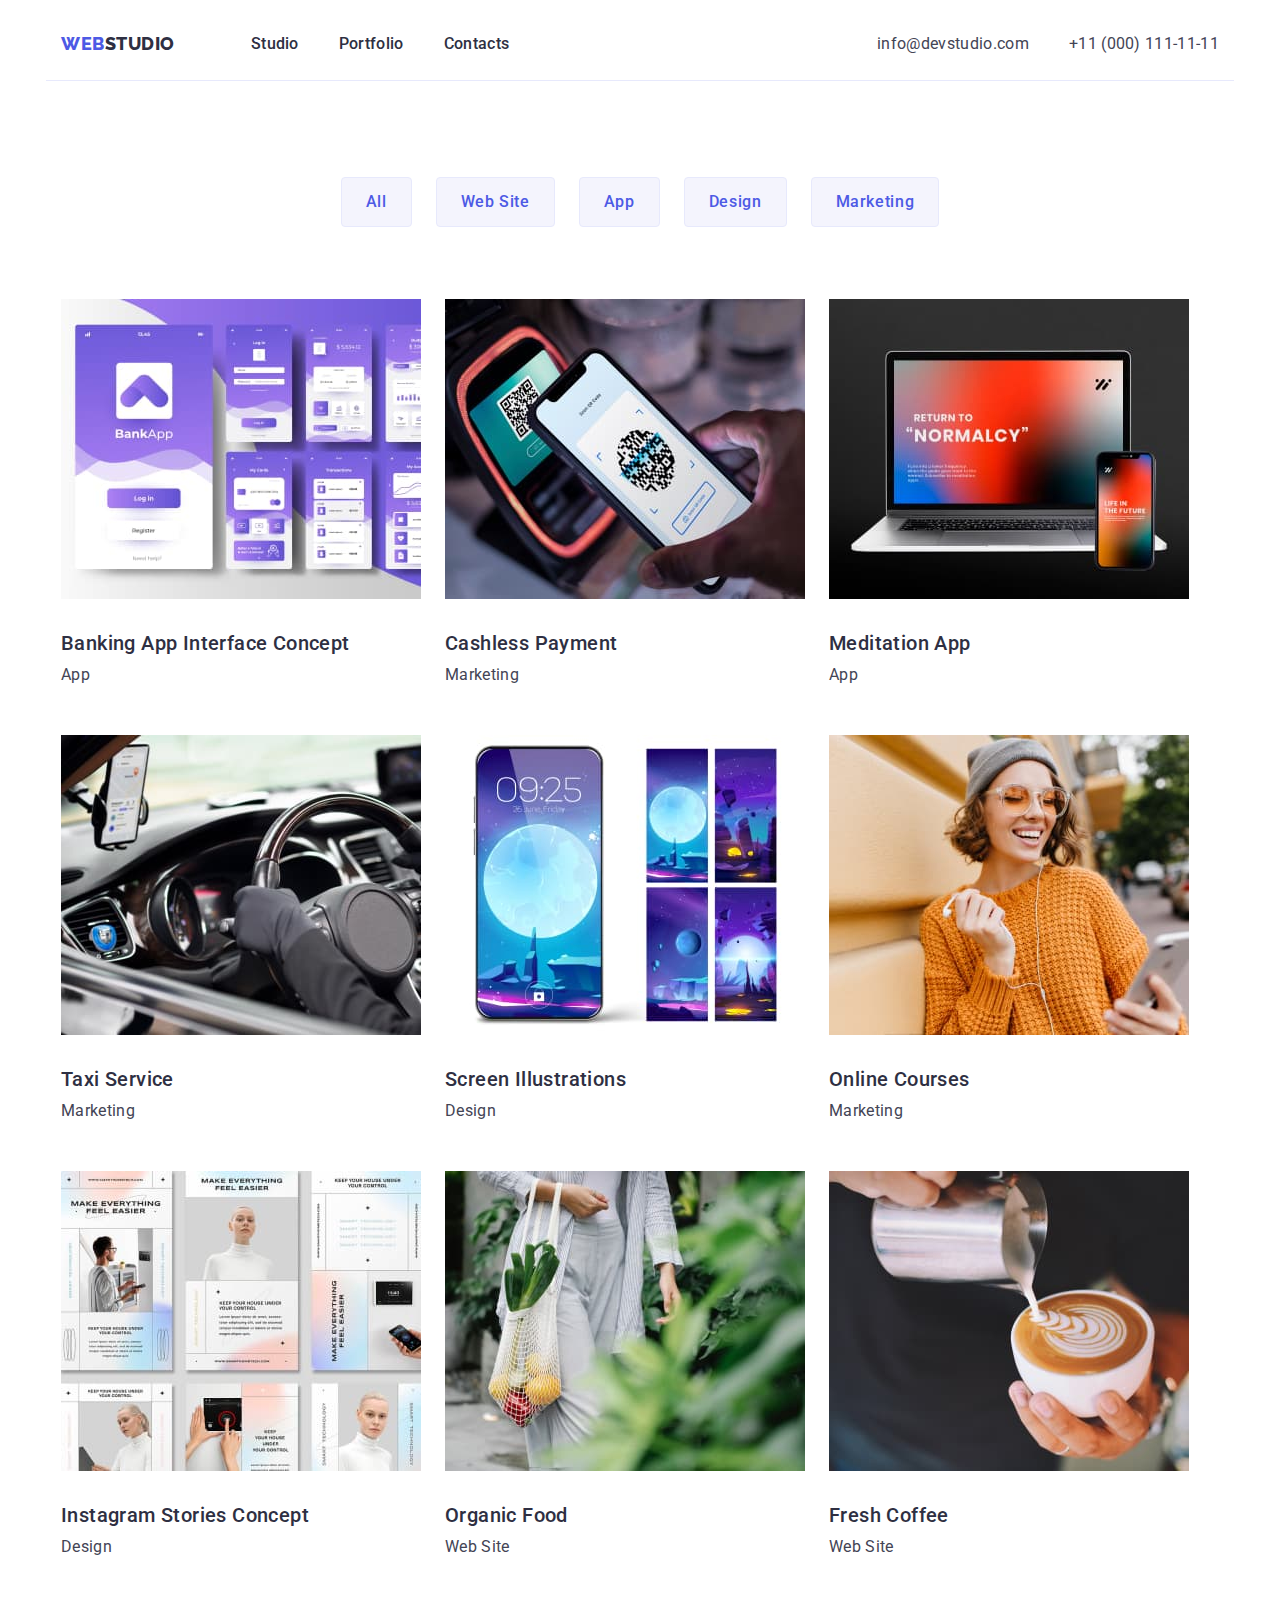
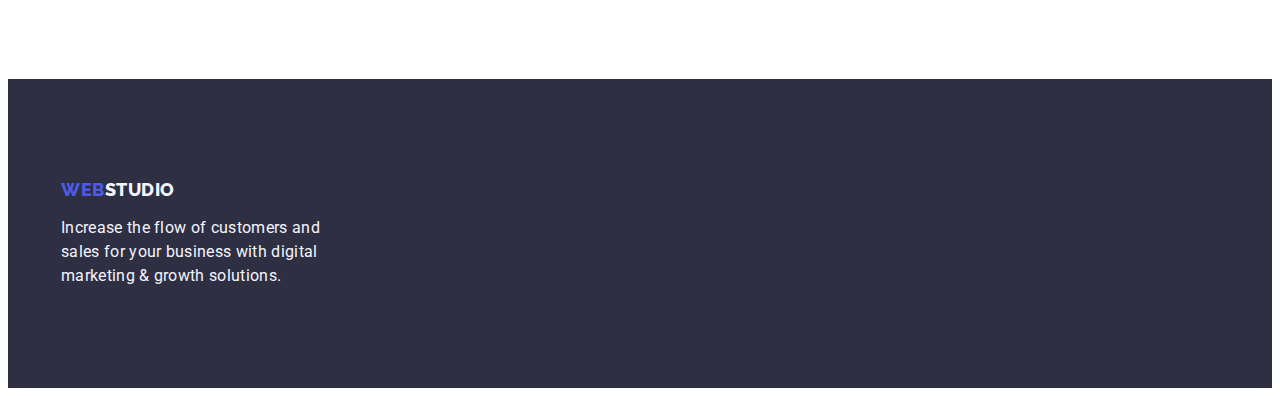
==== portfolio.html @ 20510f2f "HW3" ====
<!DOCTYPE html>
<html lang="en">

<head>
    <meta charset="utf-8">
    <link rel="preconnect" href="https://fonts.googleapis.com">
    <link rel="preconnect" href="https://fonts.gstatic.com" crossorigin>
    <link
        href="https://fonts.googleapis.com/css2?family=Raleway:wght@800&family=Roboto:wght@400;500;700;900&display=swap"
        rel="stylesheet">
    <link rel="stylesheet" href="https://cdnjs.cloudflare.com/ajax/libs/modern-normalize/2.0.0/modern-normalize.min.css"
        integrity="sha512-4xo8blKMVCiXpTaLzQSLSw3KFOVPWhm/TRtuPVc4WG6kUgjH6J03IBuG7JZPkcWMxJ5huwaBpOpnwYElP/m6wg=="
        crossorigin="anonymous" referrerpolicy="no-referrer" />
    <link rel="stylesheet" href="./css/styles.css">
    <meta name="description" content="Portfolio">
    <title>Portfolio</title>

</head>

<body>
    <header>
        <div class="container header">
            <nav class="navigation">
                <a class="logo-web link" href="./index.html">Web<span class="logo-studio-dark">Studio</span></a>
                <ul class="header-menu list">
                    <li>
                        <a href="./index.html" class="navigation link">Studio</a>
                    </li>
                    <li>
                        <a href="./portfolio.html" class="navigation link">Portfolio</a>
                    </li>
                    <li>
                        <a href="" class="navigation link">Contacts</a>
                    </li>
                </ul>
            </nav>
            <address class="contacts">
                <ul class="contacts-item list">
                    <li>
                        <a href="mailto:info@devstudio.com" class="navigation-link link">info@devstudio.com</a>
                    </li>
                    <li>
                        <a href="tel:+110001111111" class="navigation-link link">+11 (000) 111-11-11</a>
                    </li>
                </ul>
            </address>
        </div>
    </header>

    <main>
        <div class="container">
            <section class="section">
                <h1 class="visually-hidden">Apps Templates</h1>

                <ul class="templates list">
                    <li>
                        <button type="button" class="portfolio-button">All</button>
                    </li>
                    <li>
                        <button type="button" class="portfolio-button">Web Site</button>
                    </li>
                    <li>
                        <button type="button" class="portfolio-button">App</button>
                    </li>
                    <li>
                        <button type="button" class="portfolio-button">Design</button>
                    </li>
                    <li>
                        <button type="button" class="portfolio-button">Marketing</button>
                    </li>
                </ul>

                <ul class=" templates-items list">
                    <li>
                        <a href="" class="link">
                            <img src="./images/img_portfolio_1.jpg" alt="Banking mobile app" width="360">
                            <h2 class="portfolio-item-name">Banking App Interface Concept</h2>
                            <p class="portfolio-item">App</p>
                        </a>
                    </li>
                    <li>
                        <a href="" class="link">
                            <img src="./images/img_portfolio_2.jpg" alt="Cashless payment" width="360">
                            <h2 class="portfolio-item-name">Cashless Payment</h2>
                            <p class="portfolio-item">Marketing</p>

                        </a>
                    </li>
                    <li>
                        <a href="" class="link">
                            <img src="./images/img_portfolio_3.jpg" alt="Meditation app" width="360">
                            <h2 class="portfolio-item-name">Meditation App</h2>
                            <p class="portfolio-item">App</p>

                        </a>
                    </li>
                    <li>
                        <a href="" class="link">
                            <img src="./images/img_portfolio_4.jpg" alt="Taxi service" width="360">
                            <h2 class="portfolio-item-name">Taxi Service</h2>
                            <p class="portfolio-item">Marketing</p>

                        </a>
                    </li>
                    <li>
                        <a href="" class="link">
                            <img src="./images/img_portfolio_5.jpg" alt="Screen Illustrations" width="360">
                            <h2 class="portfolio-item-name">Screen Illustrations</h2>
                            <p class="portfolio-item">Design</p>

                        </a>
                    </li>
                    <li>
                        <a href="" class="link">
                            <img src="./images/img_portfolio_6.jpg" alt="Online courses" width="360">
                            <h2 class="portfolio-item-name">Online Courses</h2>
                            <p class="portfolio-item">Marketing</p>

                        </a>
                    </li>
                    <li>
                        <a href="" class="link">
                            <img src="./images/img_portfolio_7.jpg" alt="Instagram stories" width="360">
                            <h2 class="portfolio-item-name">Instagram Stories Concept</h2>
                            <p class="portfolio-item">Design</p>

                        </a>
                    </li>
                    <li>
                        <a href="" class="link">
                            <img src="./images/img_portfolio_8.jpg" alt="Organic food" width="360">
                            <h2 class="portfolio-item-name">Organic Food</h2>
                            <p class="portfolio-item">Web Site</p>

                        </a>
                    </li>
                    <li>
                        <a href="" class="link">
                            <img src="./images/img_portfolio_9.jpg" alt="Fresh coffee" width="360">
                            <h2 class="portfolio-item-name">Fresh Coffee</h2>
                            <p class="portfolio-item">Web Site</p>

                        </a>
                    </li>
                </ul>
            </section>
        </div>
    </main>

    <footer class="footer">
        <div class="container footer-position">
            <a class="logo-web link" href="./index.html">Web<span class="logo-studio-bright">Studio</span></a>
            <p class="footer-text">Increase the flow of customers and sales for your business with digital marketing &
                growth solutions.</p>
        </div>
    </footer>
</body>

</html>
---- css/styles.css ----
:root {
  --primary-text-color: #434455;
  --primary-bg-color: #ffffff;
  --h1-color: #ffffff;
  --h2-color: #2e2f42;
  --h3-color: #2e2f42;
  --logo-color-web: #4d5ae5;
  --logo-color-stuio-dark: #2e2f42;
  --logo-color-stuio-bright: #f4f4fd;
  --hero-bg: #2e2f42;
  --hero-button-bg-color: #4d5ae5;
  --hero-button-bg-color-active: #404bbf;
  --hero-button-color: #ffffff;
  --navigation-color: #2e2f42;
  --navigation-color-active: #404bbf;
  --contacts-color-active: #404bbf;
  --features-name-color: #2e2f42;
  --team-bg-color: #f4f4fd;
  --footer-color: #f4f4fd;
  --footer-bg-color: #2e2f42;
  --filter-text: #4d5ae5;
  --filter-bg-color: #f4f4fd;
  --filter-text-active: #ffffff;
  --filter-bg-color-active: #404bbf;
}

body {
  font-family: "Roboto", sans-serif;
  color: var(--primary-text-color);
  background-color: var(--primary-bg-color);
  font-size: 16px;
  line-height: 1.5;
  letter-spacing: 0.02em;
}

.container {
  max-width: 1158px;
  width: 100%;
  padding-right: 15px;
  padding-left: 15px;
  margin: 0 auto;
}

p,
h1,
h2,
h3,
h4,
h5,
h6 {
  margin-top: 0;
  margin-bottom: 0;
}

ul,
ol {
  margin-top: 0;
  margin-bottom: 0;
  padding-left: 0;
}

img {
  display: block;
  height: auto;
}

.visually-hidden {
  position: absolute;
  width: 1px;
  height: 1px;
  margin: -1px;
  border: 0;
  padding: 0;
  white-space: nowrap;
  clip-path: inset(100%);
  clip: rect(0 0 0 0);
  overflow: hidden;
}

.list {
  list-style: none;
}

.link {
  text-decoration: none;
}

h2 {
  font-weight: 700;
  font-size: 36px;
  line-height: 1.11;
  text-align: center;
  letter-spacing: 0.02em;
  text-transform: capitalize;
  color: var(--h2-color);
}

h3 {
  font-weight: 500;
  font-size: 20px;
}

a {
  text-decoration: none;
}

button {
  cursor: pointer;
  font-family: "Roboto", sans-serif;
}

.section {
  padding-bottom: 120px;
}

/* ----HEADER----- */

.logo-web {
  font-family: "Raleway", sans-serif;
  font-weight: 800;
  font-size: 18px;
  line-height: 1.17;
  letter-spacing: 0.03em;
  text-transform: uppercase;
  color: var(--logo-color-web);
  margin-right: 76px;
  display: flex;
}

.logo-web .logo-studio-dark {
  color: var(--logo-color-stuio-dark);
}

.logo-web .logo-studio-bright {
  color: var(--logo-color-stuio-bright);
}

.header {
  display: flex;
  align-items: center;
  justify-content: space-between;
  border-bottom: 1px solid #e7e9fc;
  padding-top: 24px;
  padding-bottom: 24px;
}

.header-menu {
  display: flex;
  gap: 40px;
}

.navigation {
  color: var(--navigation-color);
  font-weight: 500;
  /* padding-top: 24px;
  padding-bottom: 24px; */
  display: flex;
  align-items: center;
}

.navigation a:hover,
.navigation a:focus {
  color: var(--navigation-color-active);
}

.navigation-link {
  font-size: 16px;
  line-height: 1.5;
  letter-spacing: 0.02em;
  color: var(--primary-text-color);
}

.navigation-link a:hover,
.navigation-link a:focus,
.navigation-link a:active {
  color: var(--navigation-color-active);
  text-decoration: underline;
}

.contacts {
  font-style: normal;
}

.contacts-item {
  display: flex;
  gap: 40px;
  margin-left: auto;
}

.contacts a {
  color: var(--primary-text-color);
}

.contacts a:hover,
.contacts a:focus,
.contacts a:active {
  color: var(--contacts-color-active);
  text-decoration: none;
}

/* ------HERO------- */
.hero {
  background: var(--hero-bg);
  text-align: center;
  padding-top: 188px;
  padding-bottom: 188px;
  display: flex;
  flex-direction: column;
  align-items: center;
  justify-content: center;
}

.hero-header {
  font-weight: 700;
  font-size: 56px;
  line-height: 1.07;
  letter-spacing: 0.02em;
  color: var(--h1-color);
  max-width: 496px;
  margin-bottom: 48px;
}

.hero-button {
  background: var(--hero-button-bg-color);
  font-weight: 500;
  font-size: 16px;
  line-height: 1.5;
  letter-spacing: 0.04em;
  color: var(--hero-button-color);
  padding: 16px 32px;
}

.hero-button:hover,
.hero-button:focus,
.hero-button:active {
  background-color: var(--hero-button-bg-color-active);
}

/* ------ FEATURES  -----  */

.features-items {
  display: flex;
  gap: 24px;
  padding-top: 120px;
  width: calc(100% - (3 * 24px) / 4);
}

.features-name {
  font-weight: 500;
  font-size: 20px;
  line-height: 1.2;
  letter-spacing: 0.02em;
  color: var(--features-name-color);
  margin-bottom: 8px;
}

.features {
  color: var(--primary-text-color);
}

/* ------ PRODUCTS  -----  */

.products {
  display: flex;
  margin-top: 72px;
  gap: 24px;
  width: calc(100% - (1 * 24px) / 2);
}

.about {
  font-weight: 700;
  font-size: 36px;
  line-height: 1.11;
  text-align: center;
  letter-spacing: 0.02em;
  text-transform: capitalize;
  color: var(--h2-color);
}
/* ------ TEAM  -----  */

.team {
  background-color: var(--team-bg-color);
}

.team-card {
  background-color: var(--primary-bg-color);
}

.team-name {
  font-weight: 700;
  font-size: 36px;
  line-height: 1.11;
  text-align: center;
  letter-spacing: 0.02em;
  text-transform: capitalize;
  color: var(--h2-color);
  padding-top: 120px;
  padding-bottom: 72px;
}

.team-list {
  display: flex;
  gap: 24px;
  text-align: center;
  width: calc(100% - (3 * 24px) / 4);
}

.team-person-name {
  font-weight: 500;
  font-size: 20px;
  line-height: 1.2;
  letter-spacing: 0.02em;
  color: var(--h3-color);
  margin-top: 32px;
  margin-bottom: 8px;
}

.team-person-position {
  color: var(--primary-text-color);
  margin-bottom: 32px;
}

.portfolio-button {
  font-weight: 500;
  font-size: 16px;
  line-height: 1.5;
  letter-spacing: 0.04em;
  color: var(--filter-text);
  background-color: var(--filter-bg-color);
  cursor: pointer;
  border: 1px solid #e7e9fc;
  border-radius: 4px;
  padding: 12px 24px;
}

.portfolio-button:hover,
.portfolio-button:focus {
  color: var(--filter-text-active);
  background-color: var(--filter-bg-color-active);
}

.portfolio-item-name {
  font-weight: 500;
  font-size: 20px;
  line-height: 1.2;
  letter-spacing: 0.02em;
  color: var(--h2-color);
  margin-top: 32px;
  text-align: left;
}

.portfolio-item {
  font-size: 16px;
  line-height: 1.5;
  letter-spacing: 0.02em;
  color: var(--primary-text-color);
  margin-top: 8px;
}

.templates {
  display: flex;
  gap: 24px;
  justify-content: center;
  margin-bottom: 72px;
  margin-top: 96px;
}

.templates-items {
  display: flex;
  flex-wrap: wrap;
  width: 100%;
  max-width: 1128px;
  gap: 48px 24px;
  justify-content: space-between;
}

/* .templates-items li {
  border: 1px solid #e7e9fc;
} */

/* --------FOOTER -------  */

.footer {
  color: var(--footer-color);
  background-color: var(--footer-bg-color);
}

.footer-position {
  padding-top: 100px;
  padding-bottom: 100px;
}

.footer-text {
  margin-top: 16px;
  max-width: 264px;
}
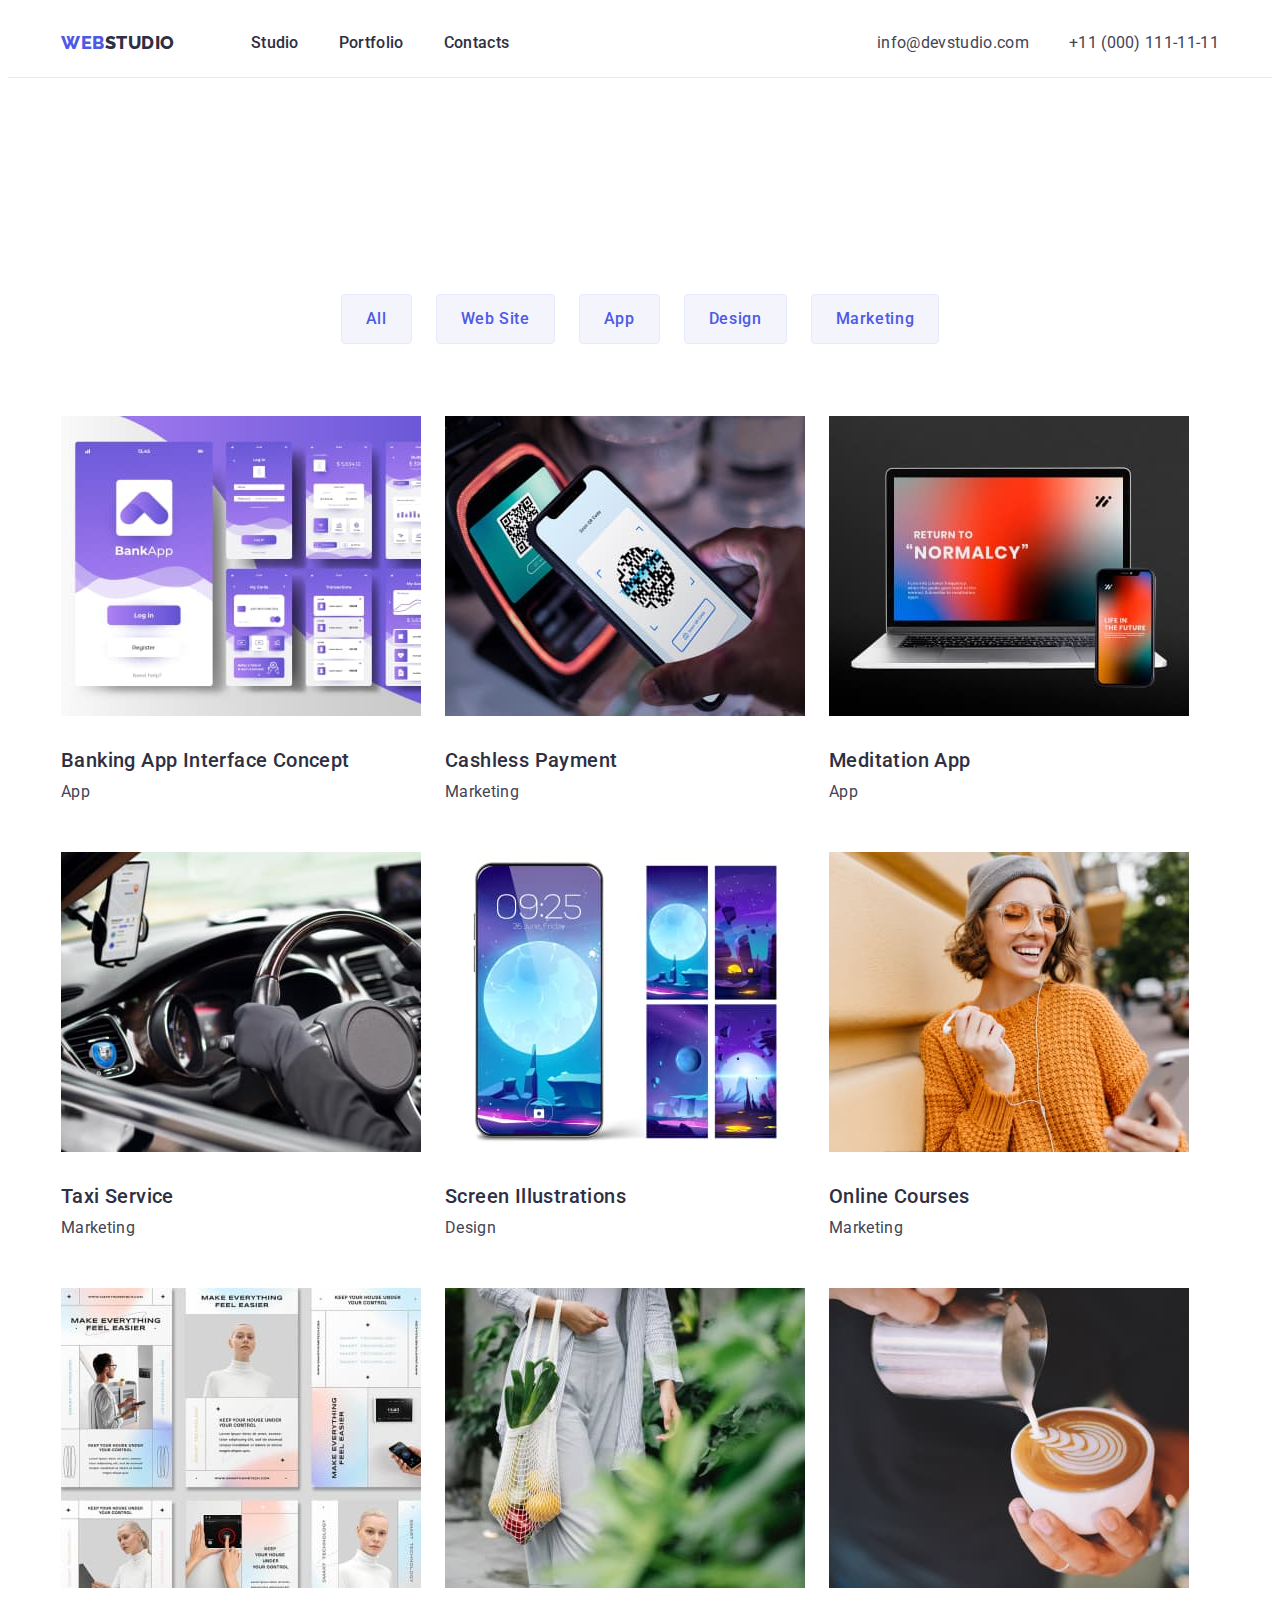
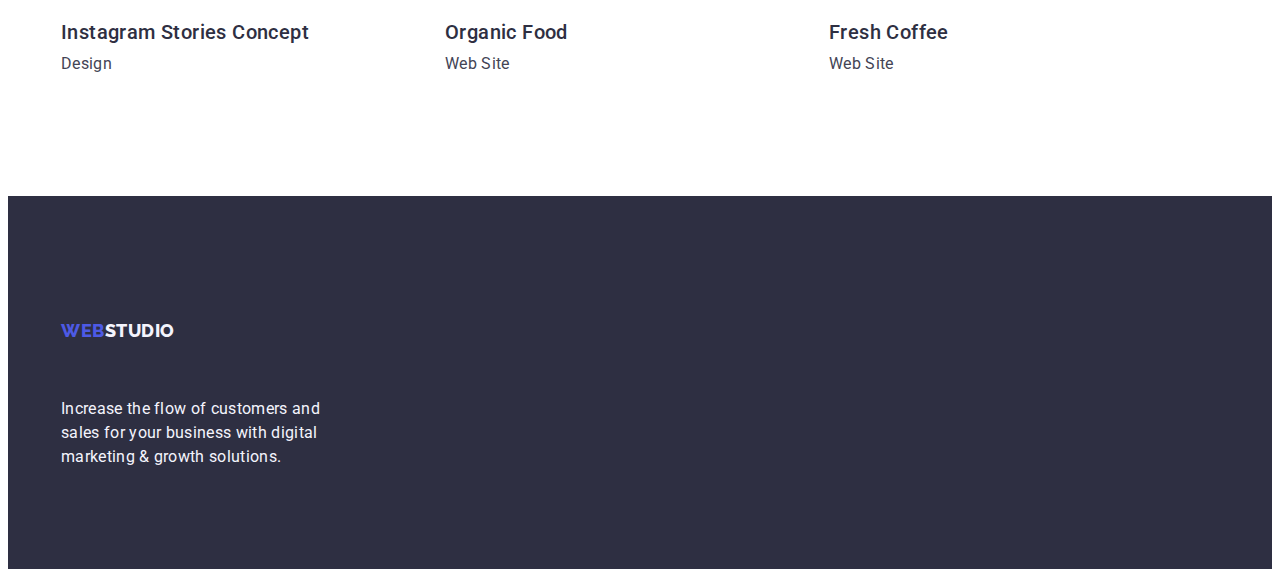
==== commit b8fbb3f6: "index changes" ====
--- a/portfolio.html
+++ b/portfolio.html
@@ -18,7 +18,7 @@
 </head>
 
 <body>
-    <header>
+    <header class="header-general">
         <div class="container header">
             <nav class="navigation">
                 <a class="logo-web link" href="./index.html">Web<span class="logo-studio-dark">Studio</span></a>
@@ -148,8 +148,8 @@
     </main>
 
     <footer class="footer">
-        <div class="container footer-position">
-            <a class="logo-web link" href="./index.html">Web<span class="logo-studio-bright">Studio</span></a>
+        <div class="container">
+            <a class="logo-web-footer link" href="./index.html">Web<span class="logo-studio-bright">Studio</span></a>
             <p class="footer-text">Increase the flow of customers and sales for your business with digital marketing &
                 growth solutions.</p>
         </div>
--- a/css/styles.css
+++ b/css/styles.css
@@ -110,7 +110,7 @@
 }
 
 .section {
-  padding-bottom: 120px;
+  padding: 120px 0;
 }
 
 /* ----HEADER----- */
@@ -125,23 +125,40 @@
   color: var(--logo-color-web);
   margin-right: 76px;
   display: flex;
+  padding: 24px 0;
 }
 
 .logo-web .logo-studio-dark {
   color: var(--logo-color-stuio-dark);
 }
 
-.logo-web .logo-studio-bright {
+.logo-web-footer .logo-studio-bright {
   color: var(--logo-color-stuio-bright);
+}
+
+.logo-web-footer {
+  font-family: "Raleway", sans-serif;
+  font-weight: 800;
+  font-size: 18px;
+  line-height: 1.17;
+  letter-spacing: 0.03em;
+  text-transform: uppercase;
+  color: var(--logo-color-web);
+  padding: 24px 0;
+  display: inline-block;
+  margin-bottom: 16px;
+}
+
+.header-general {
+  border-bottom: 1px solid #e7e9fc;
 }
 
 .header {
   display: flex;
   align-items: center;
   justify-content: space-between;
-  border-bottom: 1px solid #e7e9fc;
-  padding-top: 24px;
-  padding-bottom: 24px;
+  padding-right: 15px;
+  padding-left: 15px;
 }
 
 .header-menu {
@@ -227,7 +244,12 @@
   line-height: 1.5;
   letter-spacing: 0.04em;
   color: var(--hero-button-color);
-  padding: 16px 32px;
+  display: block;
+  min-width: 169px;
+  height: 56px;
+  border: none;
+  border-radius: 4px;
+  cursor: pointer;
 }
 
 .hero-button:hover,
@@ -241,7 +263,6 @@
 .features-items {
   display: flex;
   gap: 24px;
-  padding-top: 120px;
   width: calc(100% - (3 * 24px) / 4);
 }
 
@@ -262,7 +283,6 @@
 
 .products {
   display: flex;
-  margin-top: 72px;
   gap: 24px;
   width: calc(100% - (1 * 24px) / 2);
 }
@@ -275,6 +295,7 @@
   letter-spacing: 0.02em;
   text-transform: capitalize;
   color: var(--h2-color);
+  margin-bottom: 72px;
 }
 /* ------ TEAM  -----  */
 
@@ -284,6 +305,7 @@
 
 .team-card {
   background-color: var(--primary-bg-color);
+  border-radius: 0 0 4px 4px;
 }
 
 .team-name {
@@ -294,15 +316,17 @@
   letter-spacing: 0.02em;
   text-transform: capitalize;
   color: var(--h2-color);
-  padding-top: 120px;
-  padding-bottom: 72px;
+  margin-bottom: 72px;
 }
 
 .team-list {
   display: flex;
   gap: 24px;
   text-align: center;
-  width: calc(100% - (3 * 24px) / 4);
+}
+
+.card-content {
+  padding: 32px 16px;
 }
 
 .team-person-name {
@@ -311,13 +335,13 @@
   line-height: 1.2;
   letter-spacing: 0.02em;
   color: var(--h3-color);
-  margin-top: 32px;
+  text-align: center;
   margin-bottom: 8px;
 }
 
 .team-person-position {
   color: var(--primary-text-color);
-  margin-bottom: 32px;
+  text-align: center;
 }
 
 .portfolio-button {
@@ -383,11 +407,7 @@
 .footer {
   color: var(--footer-color);
   background-color: var(--footer-bg-color);
-}
-
-.footer-position {
-  padding-top: 100px;
-  padding-bottom: 100px;
+  padding: 100px 0;
 }
 
 .footer-text {
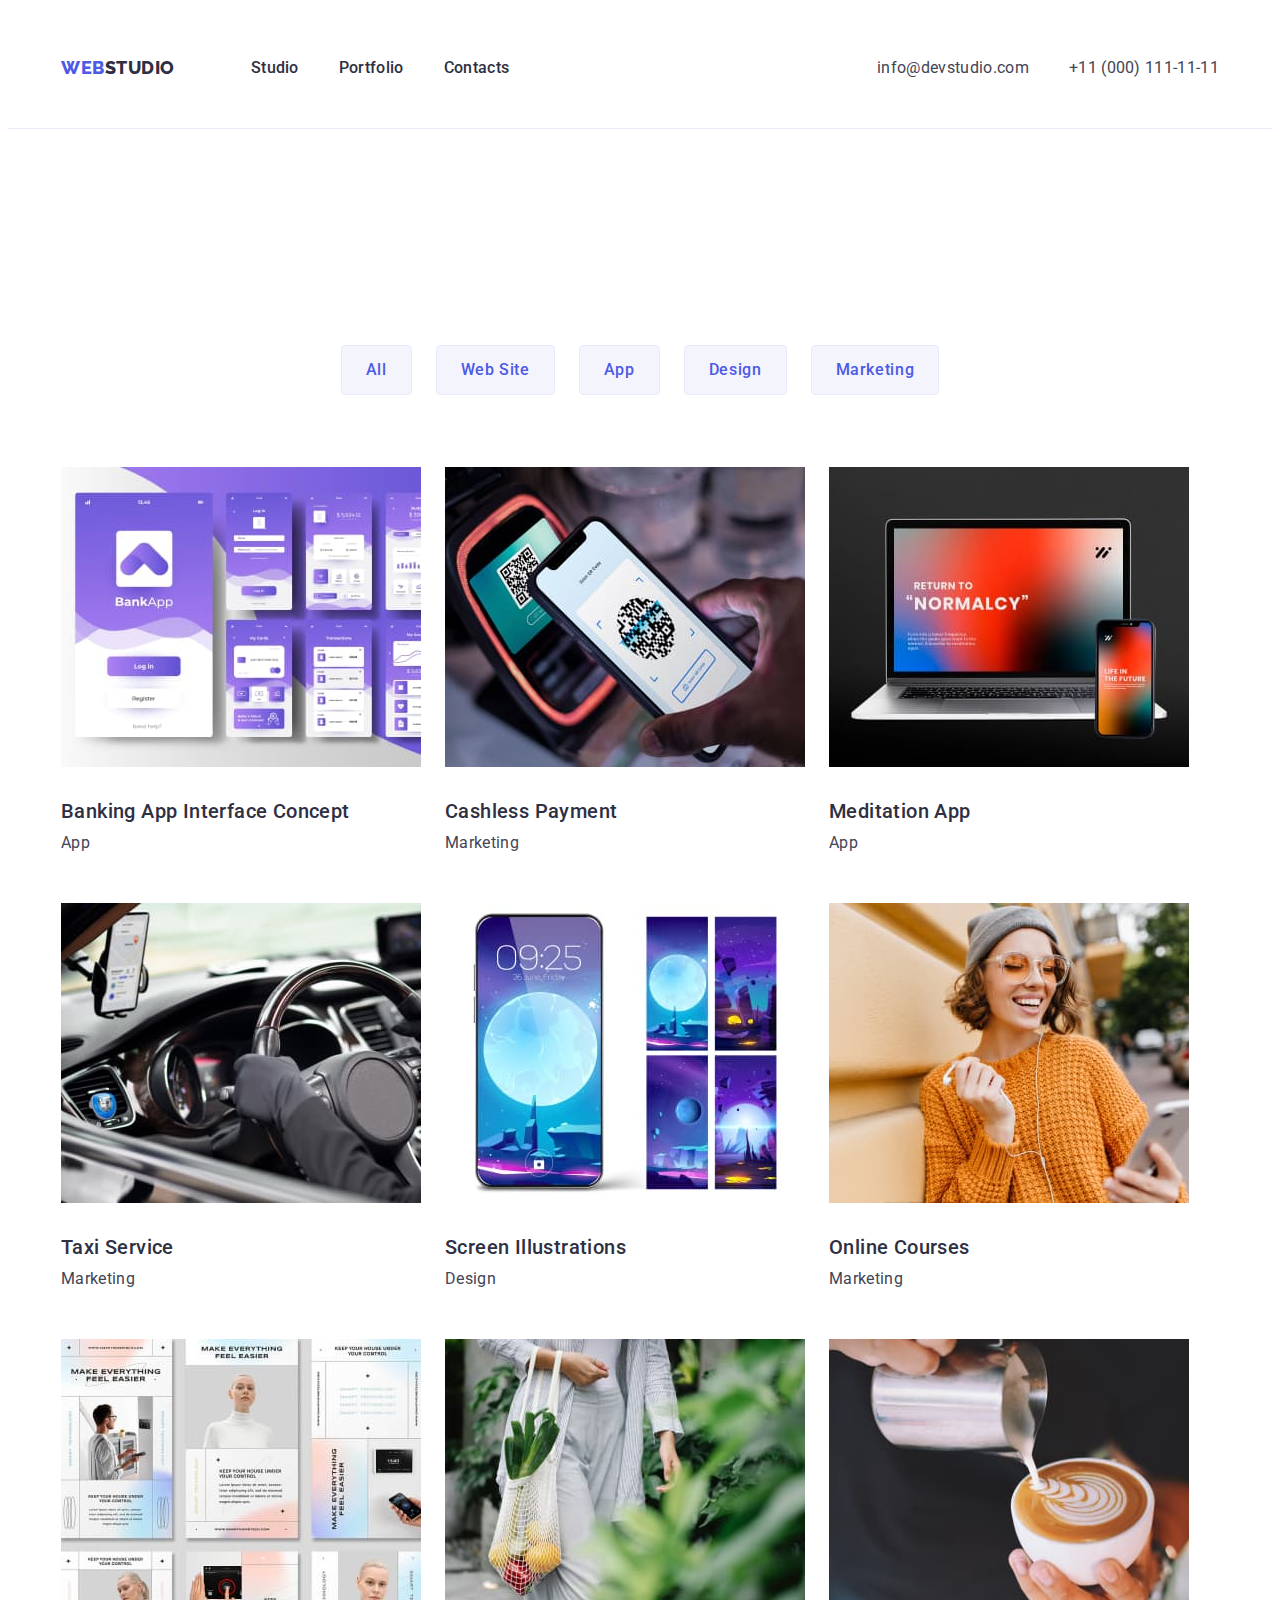
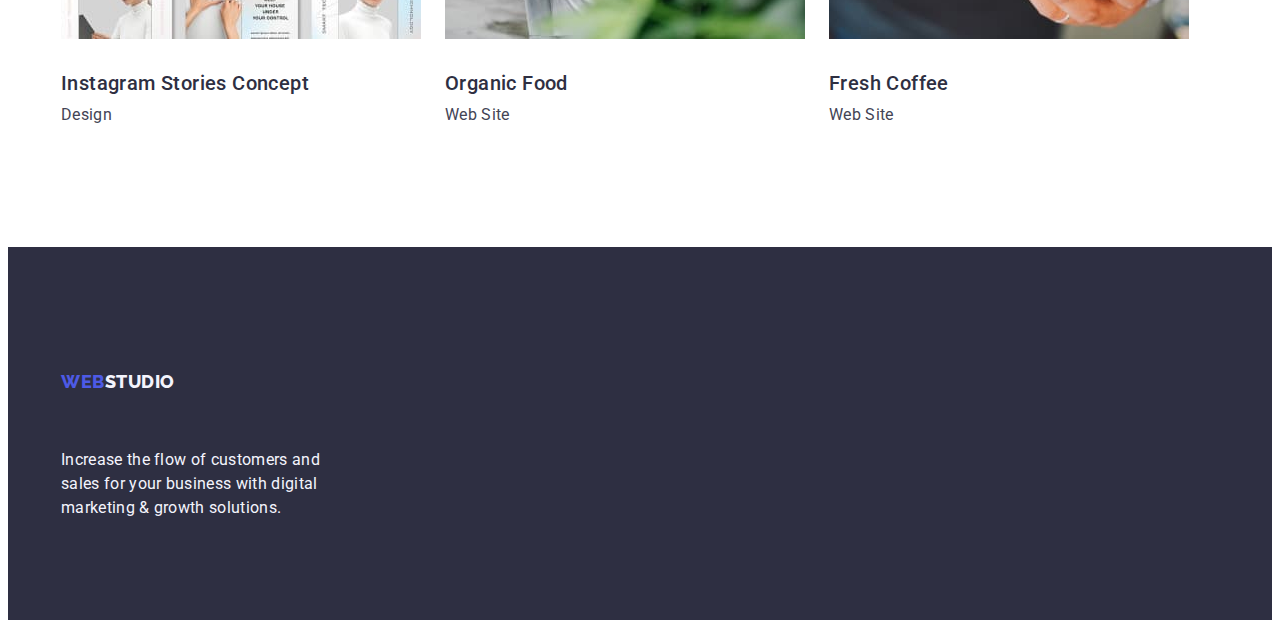
==== commit cbe009eb: "portfolio changes" ====
--- a/portfolio.html
+++ b/portfolio.html
@@ -48,8 +48,9 @@
     </header>
 
     <main>
-        <div class="container">
-            <section class="section">
+
+        <section class="section">
+            <div class="container">
                 <h1 class="visually-hidden">Apps Templates</h1>
 
                 <ul class="templates list">
@@ -143,8 +144,8 @@
                         </a>
                     </li>
                 </ul>
-            </section>
-        </div>
+            </div>
+        </section>
     </main>
 
     <footer class="footer">
--- a/css/styles.css
+++ b/css/styles.css
@@ -169,8 +169,7 @@
 .navigation {
   color: var(--navigation-color);
   font-weight: 500;
-  /* padding-top: 24px;
-  padding-bottom: 24px; */
+  padding: 24px 0;
   display: flex;
   align-items: center;
 }
@@ -266,6 +265,10 @@
   width: calc(100% - (3 * 24px) / 4);
 }
 
+/* .features-items-width {
+  width: calc((100% - 72px) / 4);
+} */
+
 .features-name {
   font-weight: 500;
   font-size: 20px;
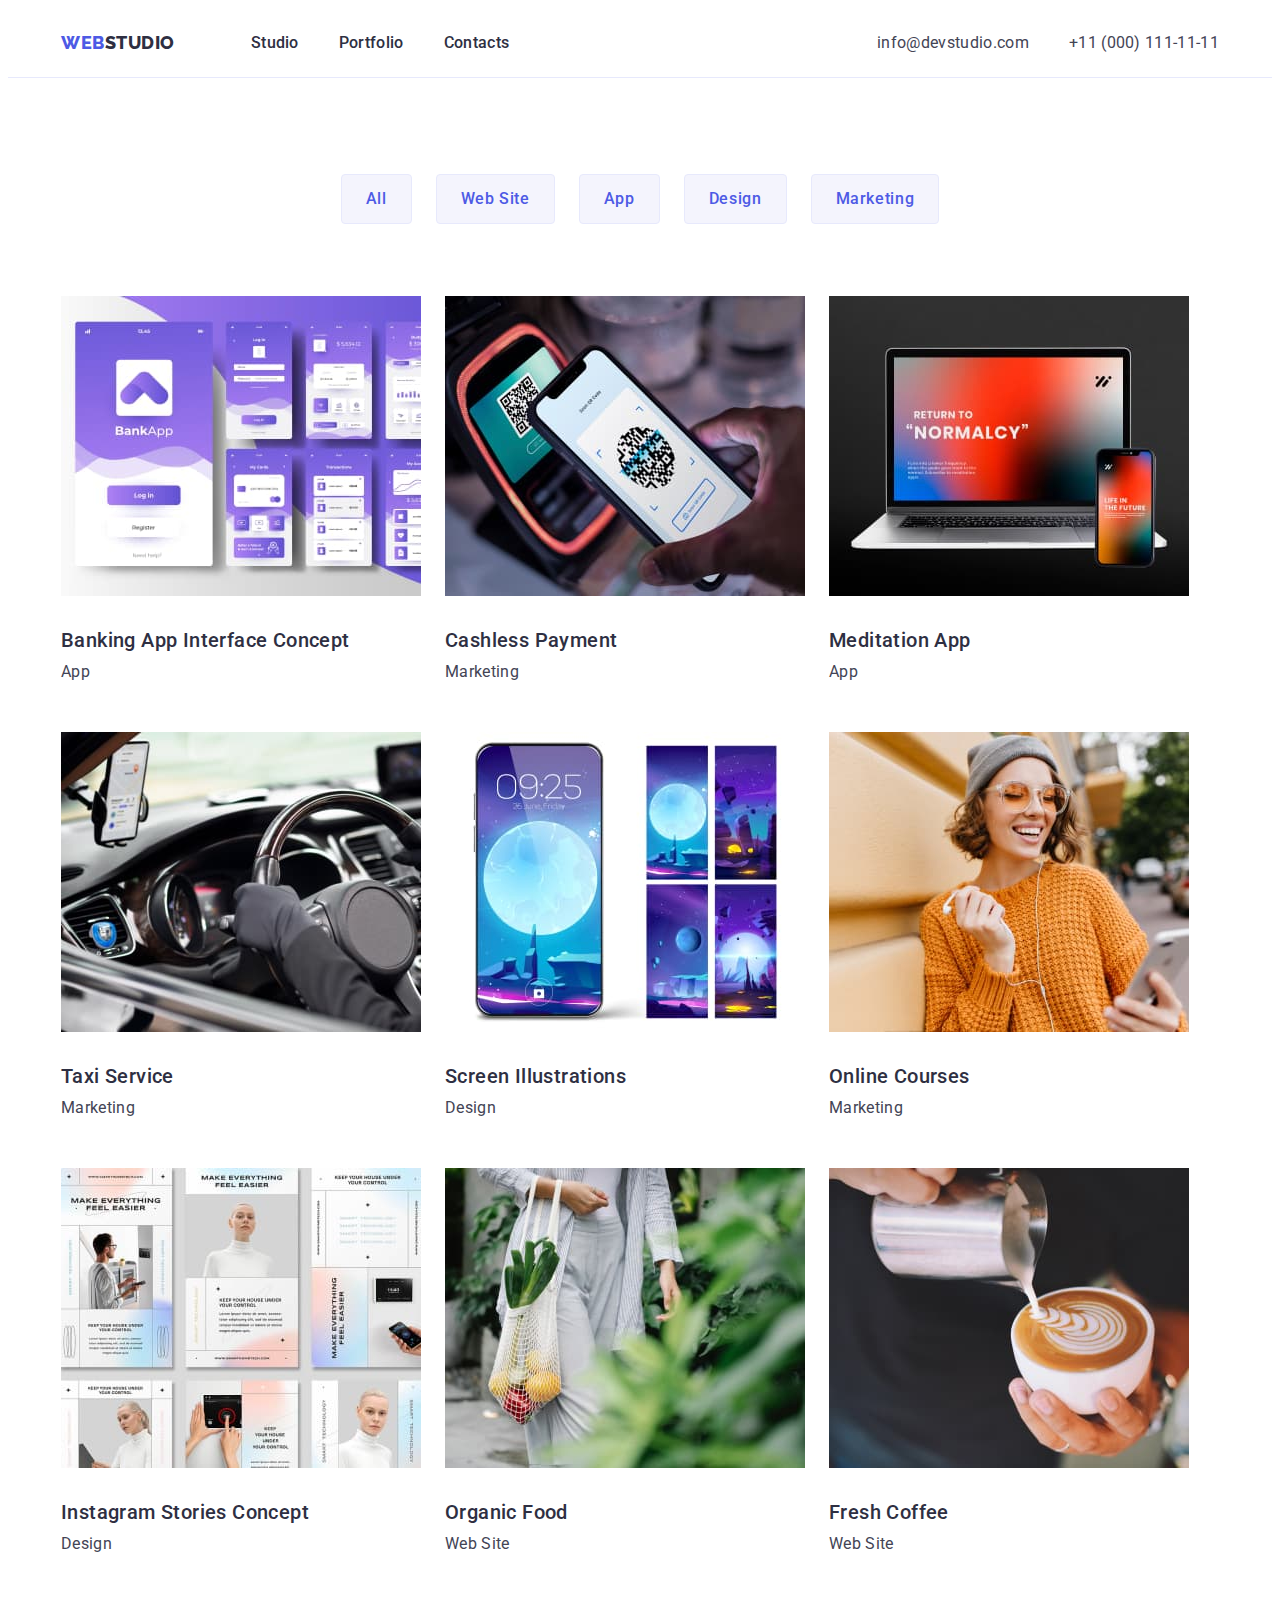
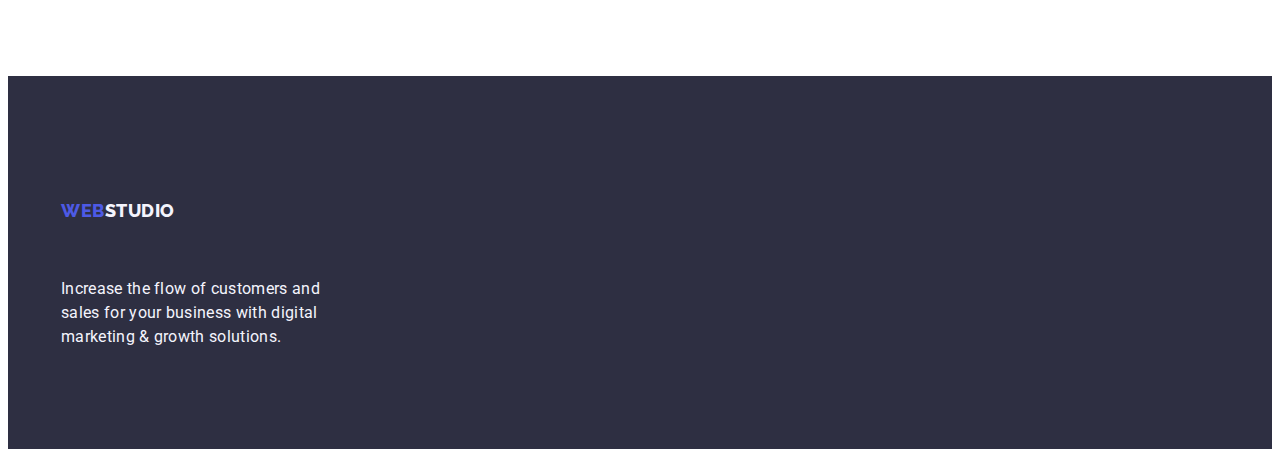
==== commit 840e96a8: "index+portfolio changes" ====
--- a/portfolio.html
+++ b/portfolio.html
@@ -49,7 +49,7 @@
 
     <main>
 
-        <section class="section">
+        <section class="section-portfolio">
             <div class="container">
                 <h1 class="visually-hidden">Apps Templates</h1>
 
--- a/css/styles.css
+++ b/css/styles.css
@@ -113,6 +113,10 @@
   padding: 120px 0;
 }
 
+.section-portfolio {
+  padding: 96px 0 120px 0;
+}
+
 /* ----HEADER----- */
 
 .logo-web {
@@ -169,7 +173,6 @@
 .navigation {
   color: var(--navigation-color);
   font-weight: 500;
-  padding: 24px 0;
   display: flex;
   align-items: center;
 }
@@ -221,9 +224,9 @@
   padding-top: 188px;
   padding-bottom: 188px;
   display: flex;
-  flex-direction: column;
-  align-items: center;
-  justify-content: center;
+  width: 100%;
+  max-width: 1440px;
+  margin: 0 auto;
 }
 
 .hero-header {
@@ -233,7 +236,7 @@
   letter-spacing: 0.02em;
   color: var(--h1-color);
   max-width: 496px;
-  margin-bottom: 48px;
+  margin: 0 auto 48px auto;
 }
 
 .hero-button {
@@ -249,6 +252,7 @@
   border: none;
   border-radius: 4px;
   cursor: pointer;
+  margin: 0 auto;
 }
 
 .hero-button:hover,
@@ -280,6 +284,7 @@
 
 .features {
   color: var(--primary-text-color);
+  padding-bottom: 0;
 }
 
 /* ------ PRODUCTS  -----  */
@@ -304,6 +309,8 @@
 
 .team {
   background-color: var(--team-bg-color);
+  max-width: 1440px;
+  margin: 0 auto;
 }
 
 .team-card {
@@ -389,7 +396,7 @@
   gap: 24px;
   justify-content: center;
   margin-bottom: 72px;
-  margin-top: 96px;
+  /* margin-top: 96px; */
 }
 
 .templates-items {
@@ -411,6 +418,8 @@
   color: var(--footer-color);
   background-color: var(--footer-bg-color);
   padding: 100px 0;
+  max-width: 1440px;
+  margin: 0 auto;
 }
 
 .footer-text {
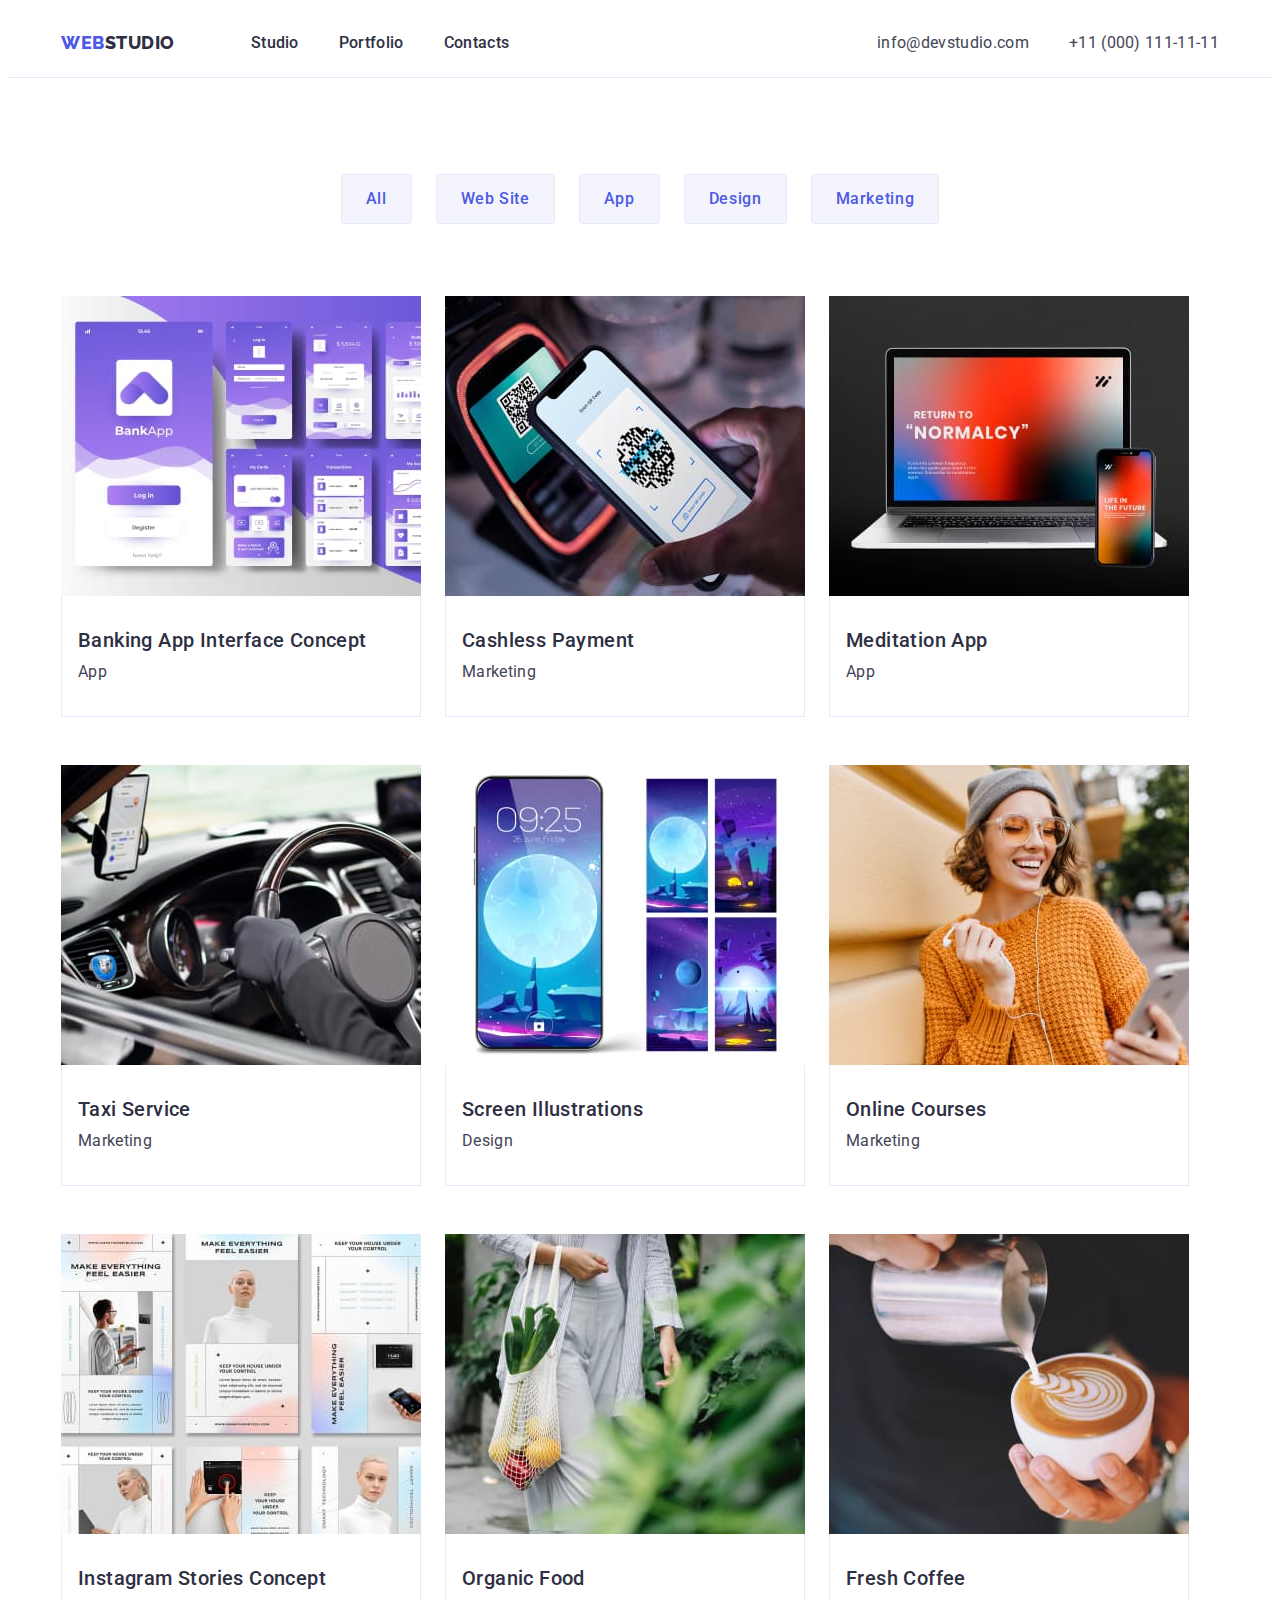
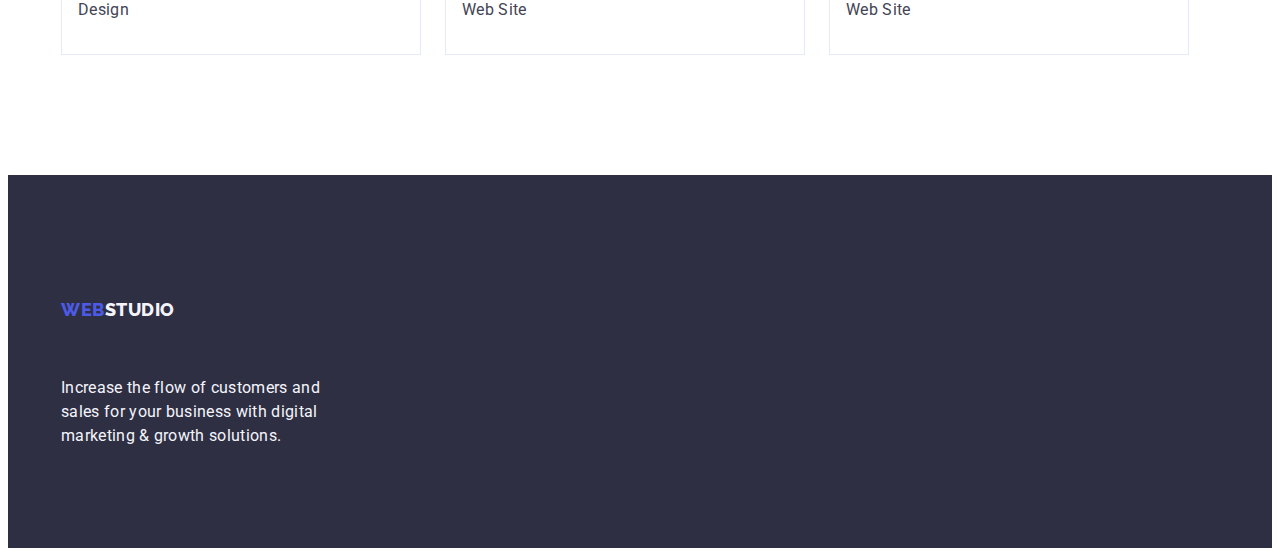
==== commit ecba1ae0: "portfolio changes 3" ====
--- a/portfolio.html
+++ b/portfolio.html
@@ -75,71 +75,89 @@
                     <li>
                         <a href="" class="link">
                             <img src="./images/img_portfolio_1.jpg" alt="Banking mobile app" width="360">
-                            <h2 class="portfolio-item-name">Banking App Interface Concept</h2>
-                            <p class="portfolio-item">App</p>
+                            <div class="portolio-app">
+                                <h2 class="portfolio-item-name">Banking App Interface Concept</h2>
+                                <p class="portfolio-item">App</p>
+                            </div>
                         </a>
                     </li>
                     <li>
                         <a href="" class="link">
                             <img src="./images/img_portfolio_2.jpg" alt="Cashless payment" width="360">
-                            <h2 class="portfolio-item-name">Cashless Payment</h2>
-                            <p class="portfolio-item">Marketing</p>
+                            <div class="portolio-app">
+                                <h2 class="portfolio-item-name">Cashless Payment</h2>
+                                <p class="portfolio-item">Marketing</p>
+                            </div>
 
                         </a>
                     </li>
                     <li>
                         <a href="" class="link">
                             <img src="./images/img_portfolio_3.jpg" alt="Meditation app" width="360">
-                            <h2 class="portfolio-item-name">Meditation App</h2>
-                            <p class="portfolio-item">App</p>
+                            <div class="portolio-app">
+                                <h2 class="portfolio-item-name">Meditation App</h2>
+                                <p class="portfolio-item">App</p>
+                                </divc>
 
                         </a>
                     </li>
                     <li>
                         <a href="" class="link">
                             <img src="./images/img_portfolio_4.jpg" alt="Taxi service" width="360">
-                            <h2 class="portfolio-item-name">Taxi Service</h2>
-                            <p class="portfolio-item">Marketing</p>
+                            <div class="portolio-app">
+                                <h2 class="portfolio-item-name">Taxi Service</h2>
+                                <p class="portfolio-item">Marketing</p>
+                            </div>
 
                         </a>
                     </li>
                     <li>
                         <a href="" class="link">
                             <img src="./images/img_portfolio_5.jpg" alt="Screen Illustrations" width="360">
-                            <h2 class="portfolio-item-name">Screen Illustrations</h2>
-                            <p class="portfolio-item">Design</p>
+                            <div class="portolio-app">
+                                <h2 class="portfolio-item-name">Screen Illustrations</h2>
+                                <p class="portfolio-item">Design</p>
+                            </div>
 
                         </a>
                     </li>
                     <li>
                         <a href="" class="link">
                             <img src="./images/img_portfolio_6.jpg" alt="Online courses" width="360">
-                            <h2 class="portfolio-item-name">Online Courses</h2>
-                            <p class="portfolio-item">Marketing</p>
+                            <div class="portolio-app">
+                                <h2 class="portfolio-item-name">Online Courses</h2>
+                                <p class="portfolio-item">Marketing</p>
+                            </div>
 
                         </a>
                     </li>
                     <li>
                         <a href="" class="link">
                             <img src="./images/img_portfolio_7.jpg" alt="Instagram stories" width="360">
-                            <h2 class="portfolio-item-name">Instagram Stories Concept</h2>
-                            <p class="portfolio-item">Design</p>
+                            <div class="portolio-app">
+                                <h2 class="portfolio-item-name">Instagram Stories Concept</h2>
+                                <p class="portfolio-item">Design</p>
+                            </div>
 
                         </a>
                     </li>
                     <li>
                         <a href="" class="link">
                             <img src="./images/img_portfolio_8.jpg" alt="Organic food" width="360">
-                            <h2 class="portfolio-item-name">Organic Food</h2>
-                            <p class="portfolio-item">Web Site</p>
+                            <div class="portolio-app">
+                                <h2 class="portfolio-item-name">Organic Food</h2>
+                                <p class="portfolio-item">Web Site</p>
+                            </div>
 
                         </a>
                     </li>
                     <li>
                         <a href="" class="link">
                             <img src="./images/img_portfolio_9.jpg" alt="Fresh coffee" width="360">
-                            <h2 class="portfolio-item-name">Fresh Coffee</h2>
-                            <p class="portfolio-item">Web Site</p>
+                            <div class="portolio-app">
+                                <h2 class="portfolio-item-name">Fresh Coffee</h2>
+                                <p class="portfolio-item">Web Site</p>
+                            </div>
 
                         </a>
                     </li>
--- a/css/styles.css
+++ b/css/styles.css
@@ -171,10 +171,11 @@
 }
 
 .navigation {
+  display: flex;
+  align-items: center;
   color: var(--navigation-color);
   font-weight: 500;
-  display: flex;
-  align-items: center;
+  /* padding: 24px 0; */
 }
 
 .navigation a:hover,
@@ -371,6 +372,13 @@
 .portfolio-button:focus {
   color: var(--filter-text-active);
   background-color: var(--filter-bg-color-active);
+  border: 1px solid transparent;
+}
+
+.portolio-app {
+  padding: 32px 16px;
+  border: 1px solid #e7e9fc;
+  border-top: none;
 }
 
 .portfolio-item-name {
@@ -379,8 +387,8 @@
   line-height: 1.2;
   letter-spacing: 0.02em;
   color: var(--h2-color);
-  margin-top: 32px;
   text-align: left;
+  margin-bottom: 8px;
 }
 
 .portfolio-item {
@@ -407,10 +415,6 @@
   gap: 48px 24px;
   justify-content: space-between;
 }
-
-/* .templates-items li {
-  border: 1px solid #e7e9fc;
-} */
 
 /* --------FOOTER -------  */
 
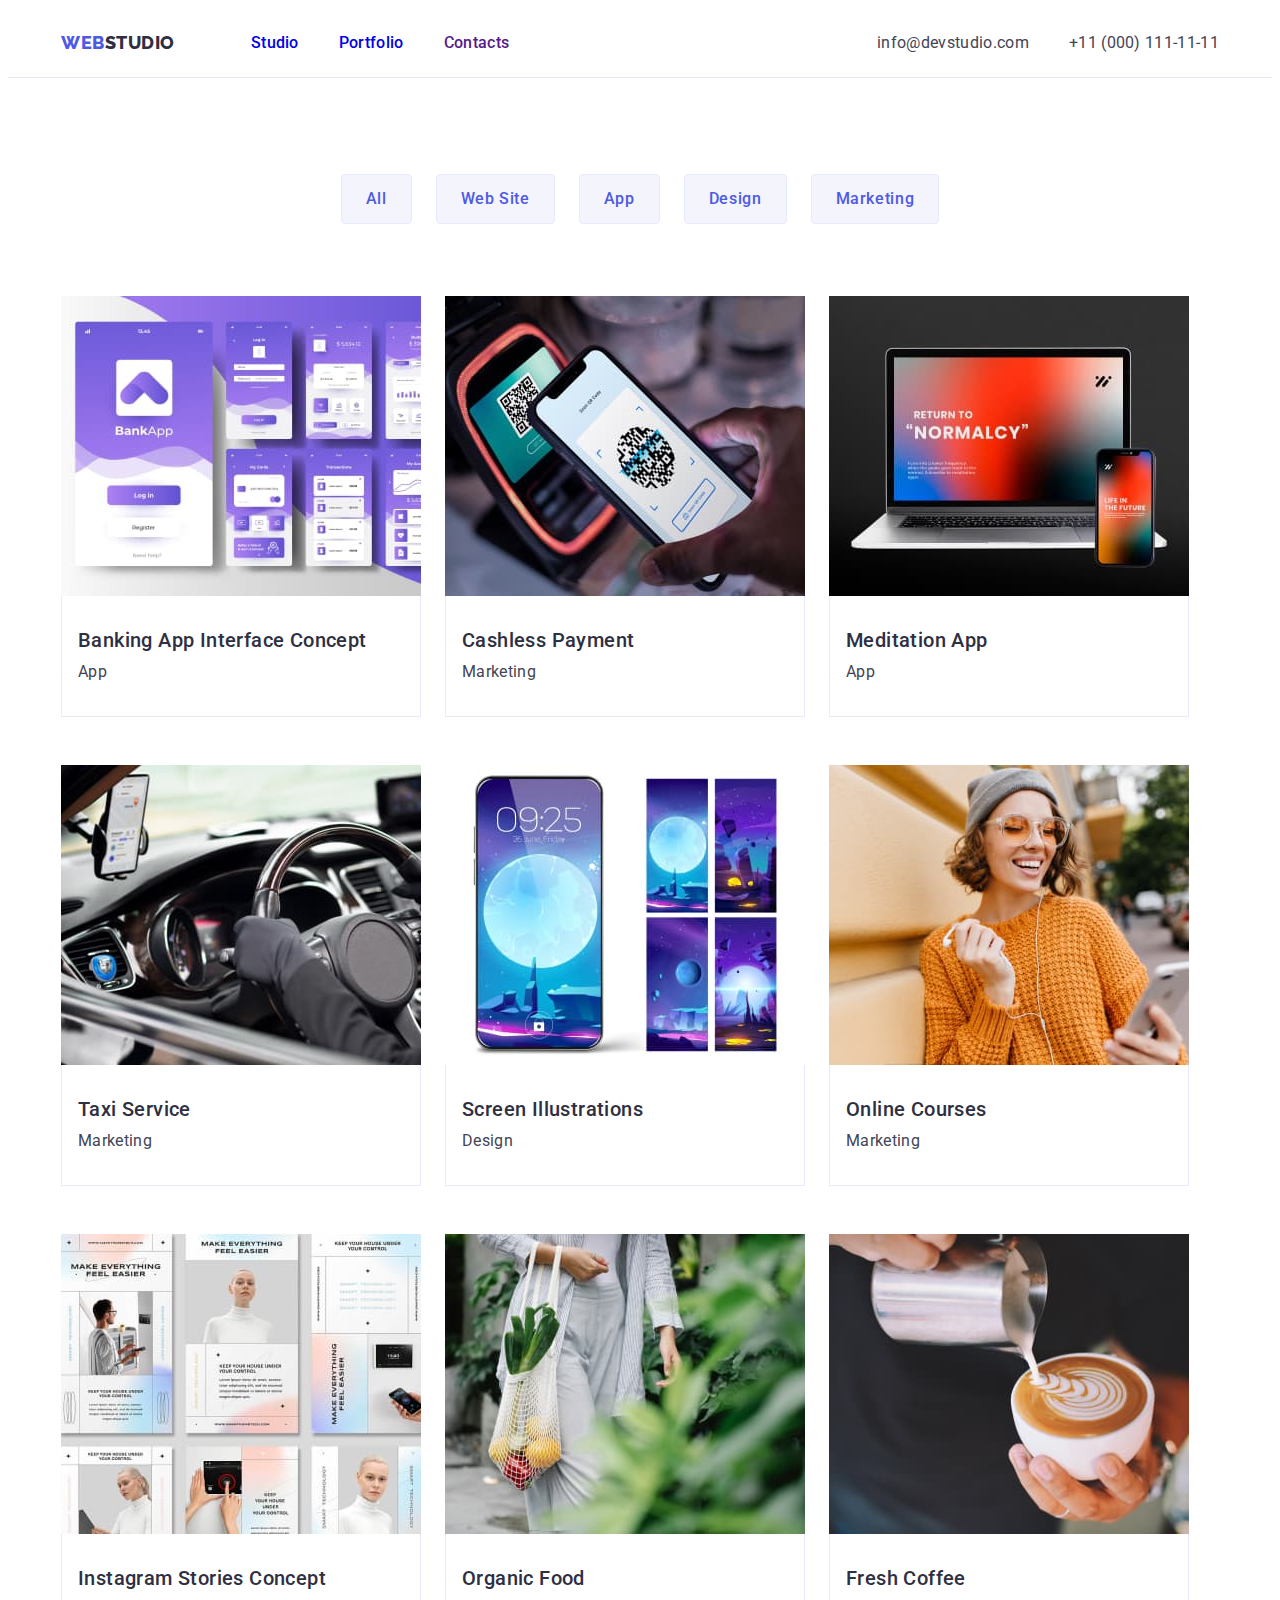
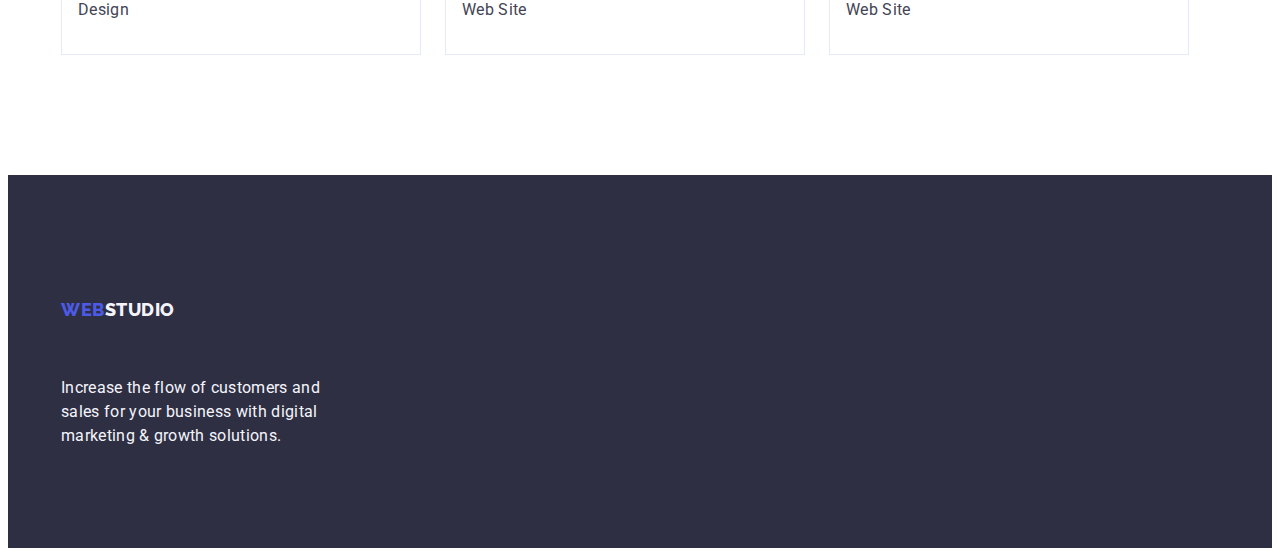
==== commit c91e8021: "final changes" ====
--- a/portfolio.html
+++ b/portfolio.html
@@ -20,7 +20,7 @@
 <body>
     <header class="header-general">
         <div class="container header">
-            <nav class="navigation">
+            <nav class="navigation-general">
                 <a class="logo-web link" href="./index.html">Web<span class="logo-studio-dark">Studio</span></a>
                 <ul class="header-menu list">
                     <li>
@@ -71,8 +71,8 @@
                     </li>
                 </ul>
 
-                <ul class=" templates-items list">
-                    <li>
+                <ul class="templates-items list">
+                    <li class="item">
                         <a href="" class="link">
                             <img src="./images/img_portfolio_1.jpg" alt="Banking mobile app" width="360">
                             <div class="portolio-app">
@@ -81,7 +81,7 @@
                             </div>
                         </a>
                     </li>
-                    <li>
+                    <li class="item">
                         <a href="" class="link">
                             <img src="./images/img_portfolio_2.jpg" alt="Cashless payment" width="360">
                             <div class="portolio-app">
@@ -91,17 +91,17 @@
 
                         </a>
                     </li>
-                    <li>
+                    <li class="item">
                         <a href="" class="link">
                             <img src="./images/img_portfolio_3.jpg" alt="Meditation app" width="360">
                             <div class="portolio-app">
                                 <h2 class="portfolio-item-name">Meditation App</h2>
                                 <p class="portfolio-item">App</p>
-                                </divc>
+                            </div>
 
                         </a>
                     </li>
-                    <li>
+                    <li class="item">
                         <a href="" class="link">
                             <img src="./images/img_portfolio_4.jpg" alt="Taxi service" width="360">
                             <div class="portolio-app">
@@ -111,7 +111,7 @@
 
                         </a>
                     </li>
-                    <li>
+                    <li class="item">
                         <a href="" class="link">
                             <img src="./images/img_portfolio_5.jpg" alt="Screen Illustrations" width="360">
                             <div class="portolio-app">
@@ -121,7 +121,7 @@
 
                         </a>
                     </li>
-                    <li>
+                    <li class="item">
                         <a href="" class="link">
                             <img src="./images/img_portfolio_6.jpg" alt="Online courses" width="360">
                             <div class="portolio-app">
@@ -131,7 +131,7 @@
 
                         </a>
                     </li>
-                    <li>
+                    <li class="item">
                         <a href="" class="link">
                             <img src="./images/img_portfolio_7.jpg" alt="Instagram stories" width="360">
                             <div class="portolio-app">
@@ -141,7 +141,7 @@
 
                         </a>
                     </li>
-                    <li>
+                    <li class="item">
                         <a href="" class="link">
                             <img src="./images/img_portfolio_8.jpg" alt="Organic food" width="360">
                             <div class="portolio-app">
@@ -151,7 +151,7 @@
 
                         </a>
                     </li>
-                    <li>
+                    <li class="item">
                         <a href="" class="link">
                             <img src="./images/img_portfolio_9.jpg" alt="Fresh coffee" width="360">
                             <div class="portolio-app">
--- a/css/styles.css
+++ b/css/styles.css
@@ -170,12 +170,15 @@
   gap: 40px;
 }
 
-.navigation {
+.navigation-general {
   display: flex;
   align-items: center;
   color: var(--navigation-color);
   font-weight: 500;
-  /* padding: 24px 0; */
+}
+
+.navigation {
+  padding: 24px 0;
 }
 
 .navigation a:hover,
@@ -267,12 +270,11 @@
 .features-items {
   display: flex;
   gap: 24px;
-  width: calc(100% - (3 * 24px) / 4);
-}
-
-/* .features-items-width {
+}
+
+.features-items-width {
   width: calc((100% - 72px) / 4);
-} */
+}
 
 .features-name {
   font-weight: 500;
@@ -285,7 +287,6 @@
 
 .features {
   color: var(--primary-text-color);
-  padding-bottom: 0;
 }
 
 /* ------ PRODUCTS  -----  */
@@ -293,7 +294,14 @@
 .products {
   display: flex;
   gap: 24px;
-  width: calc(100% - (1 * 24px) / 2);
+}
+
+.products-items {
+  width: calc((100% - 48px) / 3);
+}
+
+.about-general {
+  padding-bottom: 120px;
 }
 
 .about {
